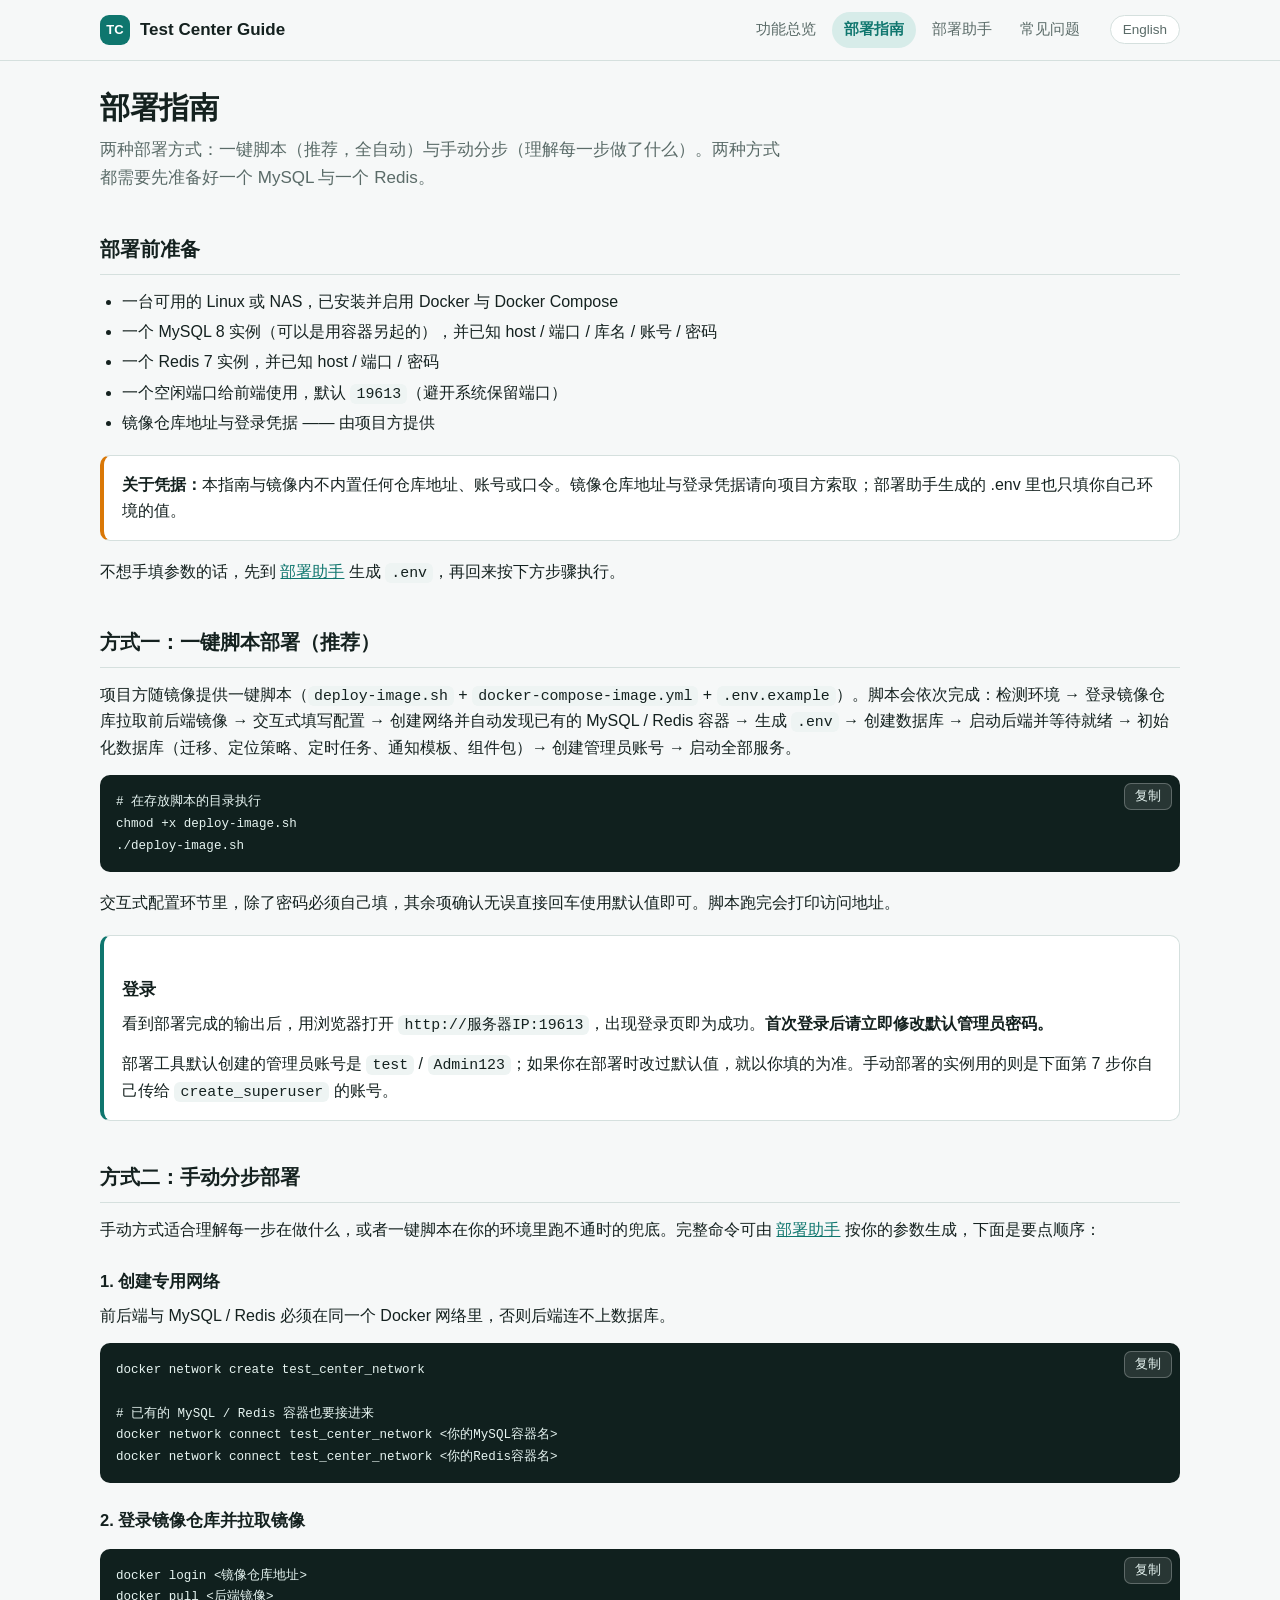
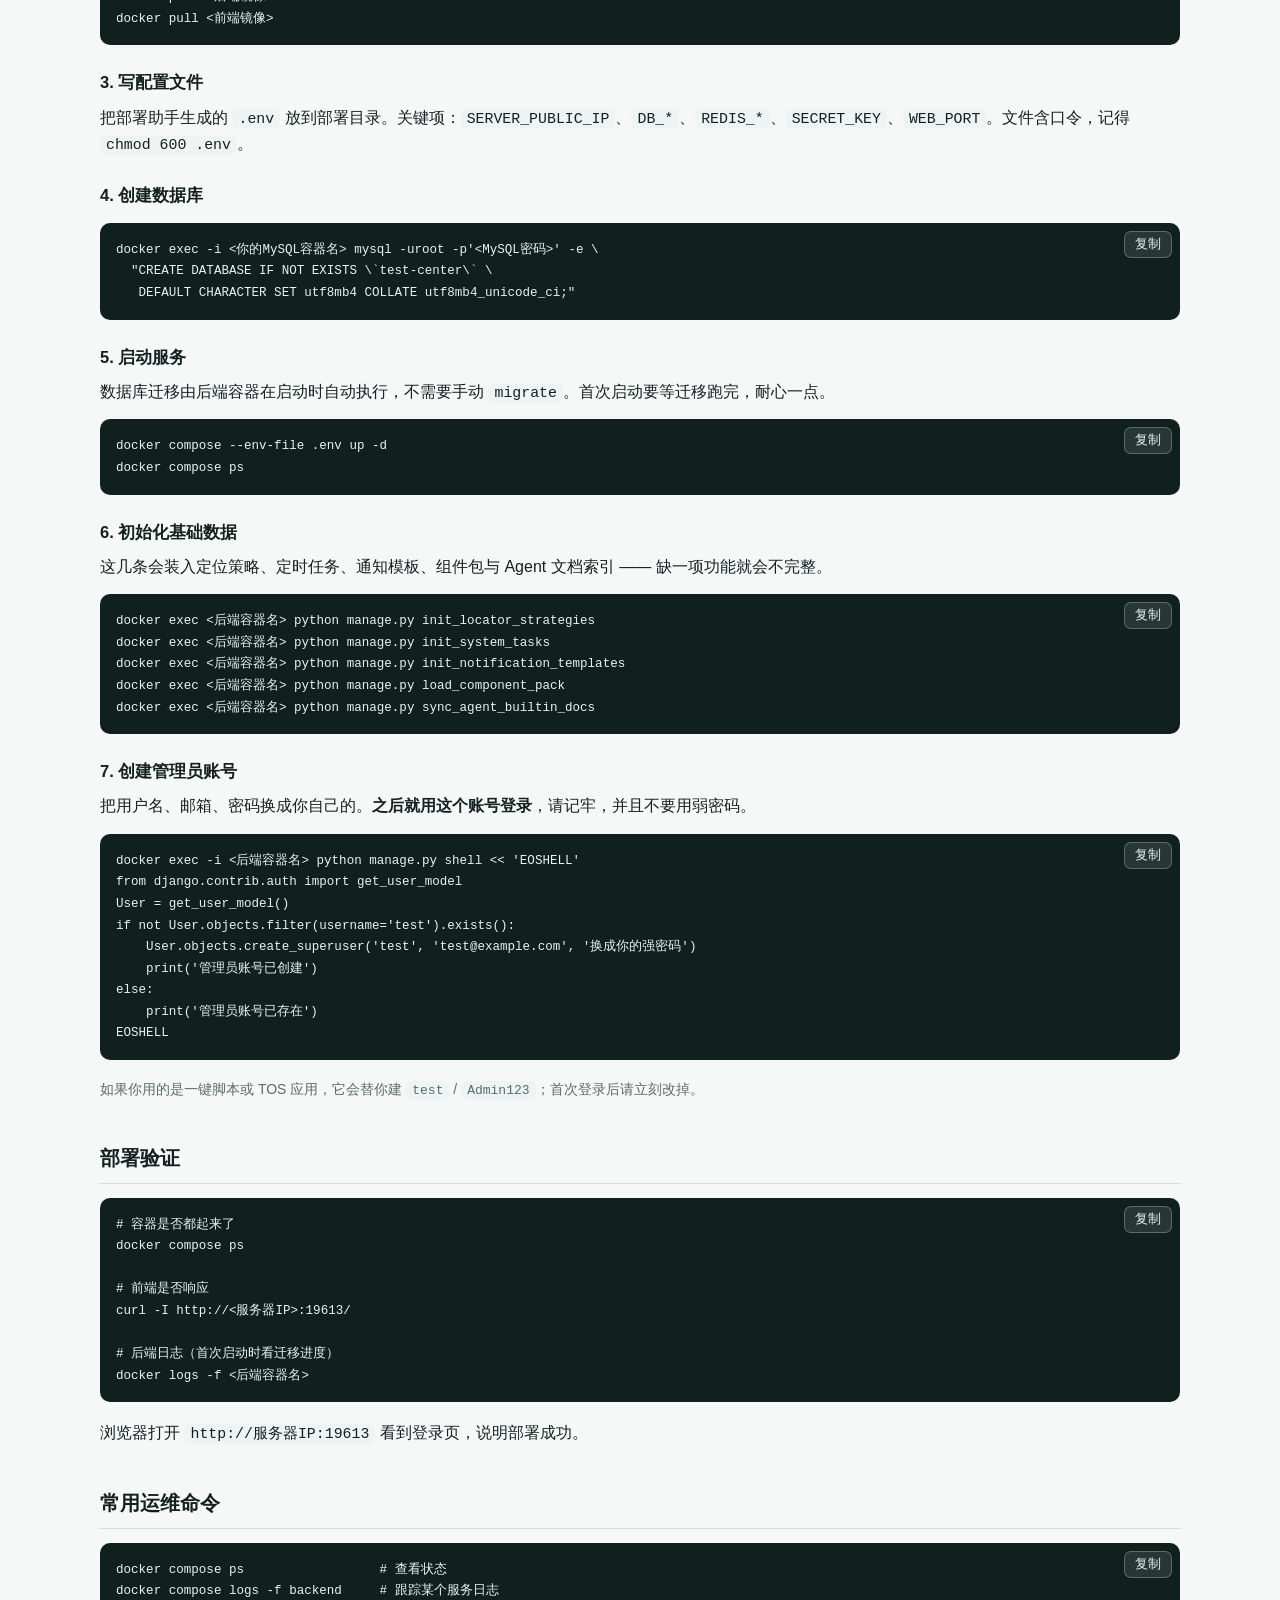
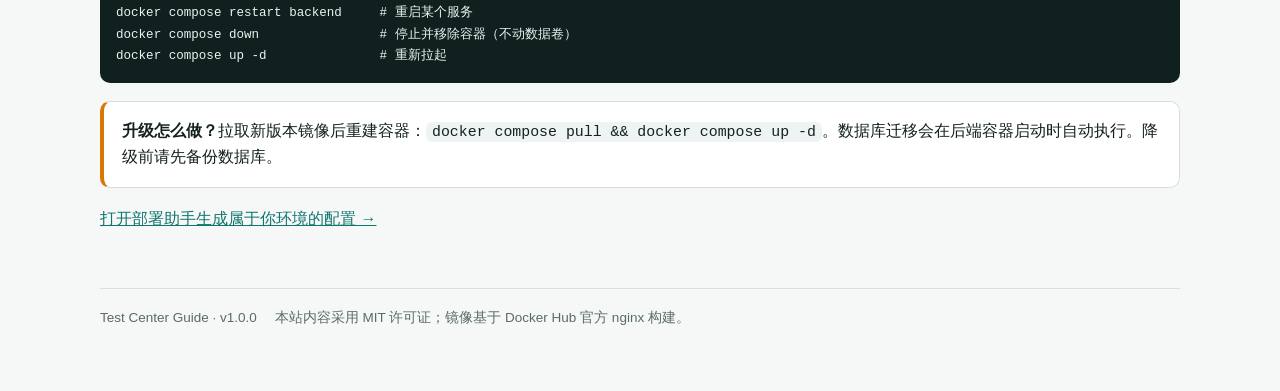
==== web/deploy.html @ d82fb4cb "feat: Test Center Guide — TOS 7 Docker 应用 1.0.0（中英双语） Test Center 的离线上手指南与部署助手，封装为 TOS 7 Docker 应用： " ====
<!DOCTYPE html>
<html lang="zh-CN">
<head>
<meta charset="utf-8">
<meta name="viewport" content="width=device-width, initial-scale=1">
<title data-i18n="deploy.title">部署指南 · Test Center 上手指南</title>
<meta name="description" content="Test Center 的两种部署方式：一键脚本与手动分步，含完整命令、前置条件与默认账号说明。">
<link rel="icon" href="assets/favicon.svg" type="image/svg+xml">
<link rel="stylesheet" href="assets/style.css">
<script defer src="assets/i18n.js"></script>
<script defer src="assets/app.js"></script>
</head>
<body>

<header class="site-header">
  <div class="header-inner">
    <a class="brand" href="./">
      <span class="brand-mark">TC</span>
      <span>Test Center Guide</span>
    </a>
    <nav class="main-nav">
      <a href="features.html" data-i18n="nav.features">功能总览</a>
      <a href="deploy.html" data-i18n="nav.deploy">部署指南</a>
      <a href="generator.html" data-i18n="nav.generator">部署助手</a>
      <a href="faq.html" data-i18n="nav.faq">常见问题</a>
    </nav>
    <button class="lang-toggle" type="button">English</button>
  </div>
</header>

<main>
  <h1 data-i18n="deploy.title">部署指南</h1>
  <p class="lede" data-i18n="deploy.lede">两种部署方式：一键脚本（推荐，全自动）与手动分步（理解每一步做了什么）。两种方式都需要先准备好一个 MySQL 与一个 Redis。</p>

  <h2 data-i18n="deploy.prep.t">部署前准备</h2>
  <ul data-i18n-html="deploy.prep.list">
    <li>一台可用的 Linux 或 NAS，已安装并启用 Docker 与 Docker Compose</li>
    <li>一个 MySQL 8 实例（可以是用容器另起的），并已知 host / 端口 / 库名 / 账号 / 密码</li>
    <li>一个 Redis 7 实例，并已知 host / 端口 / 密码</li>
    <li>一个空闲端口给前端使用，默认 <code>19613</code>（避开系统保留端口）</li>
    <li>镜像仓库地址与登录凭据 —— 由项目方提供</li>
  </ul>
  <div class="panel warn">
    <p><strong data-i18n="deploy.panel.cred.title">关于凭据：</strong><span data-i18n="deploy.panel.cred.body">本指南与镜像内不内置任何仓库地址、账号或口令。镜像仓库地址与登录凭据请向项目方索取；部署助手生成的 <code>.env</code> 里也只填你自己环境的值。</span></p>
  </div>
  <p data-i18n-html="deploy.prep.hint">不想手填参数的话，先到 <a href="generator.html">部署助手</a> 生成 <code>.env</code>，再回来按下方步骤执行。</p>

  <h2 data-i18n="deploy.way1.t">方式一：一键脚本部署（推荐）</h2>
  <p data-i18n-html="deploy.way1.body">项目方随镜像提供一键脚本（<code>deploy-image.sh</code> + <code>docker-compose-image.yml</code> + <code>.env.example</code>）。脚本会依次完成：检测环境 → 登录镜像仓库拉取前后端镜像 → 交互式填写配置 → 创建网络并自动发现已有的 MySQL / Redis 容器 → 生成 <code>.env</code> → 创建数据库 → 启动后端并等待就绪 → 初始化数据库（迁移、定位策略、定时任务、通知模板、组件包）→ 创建管理员账号 → 启动全部服务。</p>
  <div class="code-wrap">
<pre data-i18n-code="deploy.way1.code"><code># 在存放脚本的目录执行
chmod +x deploy-image.sh
./deploy-image.sh</code></pre>
  </div>
  <p data-i18n="deploy.way1.note">交互式配置环节里，除了密码必须自己填，其余项确认无误直接回车使用默认值即可。脚本跑完会打印访问地址。</p>

  <div class="panel">
    <h3 data-i18n="deploy.way1.ok.title">登录</h3>
    <p data-i18n-html="deploy.way1.ok.body">看到部署完成的输出后，用浏览器打开 <code>http://服务器IP:19613</code>，出现登录页即为成功。<strong>首次登录后请立即修改默认管理员密码。</strong></p>
    <p data-i18n-html="deploy.way1.ok.cred">部署工具默认创建的管理员账号是 <code>test</code> / <code>Admin123</code>；如果你在部署时改过默认值，就以你填的为准。手动部署的实例用的则是下面第 7 步你自己传给 <code>create_superuser</code> 的账号。</p>
  </div>

  <h2 data-i18n="deploy.way2.t">方式二：手动分步部署</h2>
  <p data-i18n-html="deploy.way2.intro">手动方式适合理解每一步在做什么，或者一键脚本在你的环境里跑不通时的兜底。完整命令可由 <a href="generator.html">部署助手</a> 按你的参数生成，下面是要点顺序：</p>

  <h3 data-i18n="deploy.step1.t">1. 创建专用网络</h3>
  <p data-i18n="deploy.step1.body">前后端与 MySQL / Redis 必须在同一个 Docker 网络里，否则后端连不上数据库。</p>
  <div class="code-wrap">
<pre data-i18n-code="deploy.step1.code"><code>docker network create test_center_network

# 已有的 MySQL / Redis 容器也要接进来
docker network connect test_center_network &lt;你的MySQL容器名&gt;
docker network connect test_center_network &lt;你的Redis容器名&gt;</code></pre>
  </div>

  <h3 data-i18n="deploy.step2.t">2. 登录镜像仓库并拉取镜像</h3>
  <div class="code-wrap">
<pre data-i18n-code="deploy.step2.code"><code>docker login &lt;镜像仓库地址&gt;
docker pull &lt;后端镜像&gt;
docker pull &lt;前端镜像&gt;</code></pre>
  </div>

  <h3 data-i18n="deploy.step3.t">3. 写配置文件</h3>
  <p data-i18n-html="deploy.step3.body">把部署助手生成的 <code>.env</code> 放到部署目录。关键项：<code>SERVER_PUBLIC_IP</code>、<code>DB_*</code>、<code>REDIS_*</code>、<code>SECRET_KEY</code>、<code>WEB_PORT</code>。文件含口令，记得 <code>chmod 600 .env</code>。</p>

  <h3 data-i18n="deploy.step4.t">4. 创建数据库</h3>
  <div class="code-wrap">
<pre data-i18n-code="deploy.step4.code"><code>docker exec -i &lt;你的MySQL容器名&gt; mysql -uroot -p'&lt;MySQL密码&gt;' -e \
  "CREATE DATABASE IF NOT EXISTS \`test-center\` \
   DEFAULT CHARACTER SET utf8mb4 COLLATE utf8mb4_unicode_ci;"</code></pre>
  </div>

  <h3 data-i18n="deploy.step5.t">5. 启动服务</h3>
  <p data-i18n-html="deploy.step5.body">数据库迁移由后端容器在启动时自动执行，不需要手动 <code>migrate</code>。首次启动要等迁移跑完，耐心一点。</p>
  <div class="code-wrap">
<pre data-i18n-code="deploy.step5.code"><code>docker compose --env-file .env up -d
docker compose ps</code></pre>
  </div>

  <h3 data-i18n="deploy.step6.t">6. 初始化基础数据</h3>
  <p data-i18n="deploy.step6.body">这几条会装入定位策略、定时任务、通知模板、组件包与 Agent 文档索引 —— 缺一项功能就会不完整。</p>
  <div class="code-wrap">
<pre data-i18n-code="deploy.step6.code"><code>docker exec &lt;后端容器名&gt; python manage.py init_locator_strategies
docker exec &lt;后端容器名&gt; python manage.py init_system_tasks
docker exec &lt;后端容器名&gt; python manage.py init_notification_templates
docker exec &lt;后端容器名&gt; python manage.py load_component_pack
docker exec &lt;后端容器名&gt; python manage.py sync_agent_builtin_docs</code></pre>
  </div>

  <h3 data-i18n="deploy.step7.t">7. 创建管理员账号</h3>
  <p data-i18n-html="deploy.step7.body">把用户名、邮箱、密码换成你自己的。<strong>之后就用这个账号登录</strong>，请记牢，并且不要用弱密码。</p>
  <div class="code-wrap">
<pre data-i18n-code="deploy.step7.code"><code>docker exec -i &lt;后端容器名&gt; python manage.py shell &lt;&lt; 'EOSHELL'
from django.contrib.auth import get_user_model
User = get_user_model()
if not User.objects.filter(username='test').exists():
    User.objects.create_superuser('test', 'test@example.com', '换成你的强密码')
    print('管理员账号已创建')
else:
    print('管理员账号已存在')
EOSHELL</code></pre>
  </div>
  <p class="muted" data-i18n-html="deploy.step7.note">如果你用的是一键脚本或 TOS 应用，它会替你建 <code>test</code> / <code>Admin123</code>；首次登录后请立刻改掉。</p>

  <h2 data-i18n="deploy.verify.t">部署验证</h2>
  <div class="code-wrap">
<pre data-i18n-code="deploy.verify.code"><code># 容器是否都起来了
docker compose ps

# 前端是否响应
curl -I http://&lt;服务器IP&gt;:19613/

# 后端日志（首次启动时看迁移进度）
docker logs -f &lt;后端容器名&gt;</code></pre>
  </div>
  <p data-i18n-html="deploy.verify.note">浏览器打开 <code>http://服务器IP:19613</code> 看到登录页，说明部署成功。</p>

  <h2 data-i18n="deploy.ops.t">常用运维命令</h2>
  <div class="code-wrap">
<pre data-i18n-code="deploy.ops.code"><code>docker compose ps                  # 查看状态
docker compose logs -f backend     # 跟踪某个服务日志
docker compose restart backend     # 重启某个服务
docker compose down                # 停止并移除容器（不动数据卷）
docker compose up -d               # 重新拉起</code></pre>
  </div>
  <div class="panel warn">
    <p><strong data-i18n="deploy.ops.upgrade.title">升级怎么做？</strong><span data-i18n-html="deploy.ops.upgrade.body">拉取新版本镜像后重建容器：<code>docker compose pull &amp;&amp; docker compose up -d</code>。数据库迁移会在后端容器启动时自动执行。降级前请先备份数据库。</span></p>
  </div>

  <p><a href="generator.html" data-i18n="deploy.next">打开部署助手生成属于你环境的配置 →</a></p>
</main>

<footer>
  <span data-i18n="footer.version">Test Center Guide · v1.0.0</span>
  <span data-i18n="footer.license">本站内容采用 MIT 许可证；镜像基于 Docker Hub 官方 nginx 构建。</span>
</footer>

</body>
</html>
---- web/assets/style.css ----
/* ============================================================
   Test Center Guide —— 站点样式
   单一外部样式表；无外链字体、无外链资源，离线可用
   ============================================================ */
:root {
  --bg: #f6f8f8;
  --surface: #ffffff;
  --surface-2: #eef4f3;
  --text: #14211f;
  --muted: #5a6b68;
  --accent: #0f766e;
  --accent-soft: #d7ece9;
  --border: #d5e0de;
  --code-bg: #10201e;
  --code-text: #e6f4f1;
  --radius: 14px;
  --shadow: 0 1px 2px rgba(16, 32, 30, .06), 0 8px 24px rgba(16, 32, 30, .06);
  color-scheme: light;
}
@media (prefers-color-scheme: dark) {
  :root {
    --bg: #0e1615;
    --surface: #16211f;
    --surface-2: #1d2a28;
    --text: #e8f1ef;
    --muted: #9db0ad;
    --accent: #5eead4;
    --accent-soft: #1c3a36;
    --border: #263634;
    --code-bg: #0a1211;
    --code-text: #d9efeb;
    --shadow: 0 1px 2px rgba(0, 0, 0, .4), 0 8px 24px rgba(0, 0, 0, .3);
    color-scheme: dark;
  }
}

* { box-sizing: border-box; }

body {
  margin: 0;
  padding: 0 20px 64px;
  background: var(--bg);
  color: var(--text);
  font: 16px/1.65 -apple-system, BlinkMacSystemFont, "Segoe UI", "Microsoft YaHei",
        "PingFang SC", "Hiragino Sans GB", Roboto, Helvetica, Arial, sans-serif;
  -webkit-text-size-adjust: 100%;
}

/* ---------- 页头 ---------- */
.site-header {
  position: sticky;
  top: 0;
  z-index: 10;
  margin: 0 -20px 28px;
  padding: 12px 20px;
  background: var(--bg);
  border-bottom: 1px solid var(--border);
}
.header-inner {
  max-width: 1080px;
  margin: 0 auto;
  display: flex;
  align-items: center;
  gap: 18px;
  flex-wrap: wrap;
}
.brand {
  display: flex;
  align-items: center;
  gap: 10px;
  font-weight: 700;
  font-size: 17px;
  text-decoration: none;
  color: var(--text);
  white-space: nowrap;
}
.brand-mark {
  width: 30px;
  height: 30px;
  border-radius: 9px;
  background: var(--accent);
  color: #fff;
  display: grid;
  place-items: center;
  font-size: 13px;
  font-weight: 800;
}
@media (prefers-color-scheme: dark) { .brand-mark { color: #0e1615; } }

nav.main-nav {
  display: flex;
  gap: 4px;
  flex-wrap: wrap;
  margin-left: auto;
}
nav.main-nav a {
  padding: 6px 12px;
  border-radius: 999px;
  text-decoration: none;
  color: var(--muted);
  font-size: 14.5px;
}
nav.main-nav a:hover { background: var(--surface-2); color: var(--text); }
nav.main-nav a[aria-current="page"] {
  background: var(--accent-soft);
  color: var(--accent);
  font-weight: 600;
}

.lang-toggle {
  border: 1px solid var(--border);
  background: var(--surface);
  color: var(--muted);
  border-radius: 999px;
  padding: 6px 12px;
  font-size: 13.5px;
  cursor: pointer;
  font-family: inherit;
}
.lang-toggle:hover { color: var(--text); border-color: var(--accent); }

/* ---------- 版心 ---------- */
main { max-width: 1080px; margin: 0 auto; }
h1 { font-size: 30px; line-height: 1.25; margin: 0 0 10px; letter-spacing: -.01em; }
h2 {
  font-size: 20px;
  margin: 40px 0 14px;
  padding-bottom: 8px;
  border-bottom: 1px solid var(--border);
}
h3 { font-size: 16.5px; margin: 24px 0 8px; }
p { margin: 0 0 14px; }
a { color: var(--accent); }
.lede { font-size: 17px; color: var(--muted); max-width: 72ch; }
.muted { color: var(--muted); font-size: 14px; }

/* ---------- 卡片 ---------- */
.grid {
  display: grid;
  gap: 14px;
  grid-template-columns: repeat(auto-fit, minmax(232px, 1fr));
  margin: 20px 0 8px;
}
.card {
  display: block;
  padding: 18px;
  background: var(--surface);
  border: 1px solid var(--border);
  border-radius: var(--radius);
  text-decoration: none;
  color: inherit;
  box-shadow: var(--shadow);
  transition: transform .12s ease, border-color .12s ease;
}
.card:hover { transform: translateY(-2px); border-color: var(--accent); }
.card h3 { margin: 0 0 6px; font-size: 16px; }
.card p { margin: 0; color: var(--muted); font-size: 14.5px; }
.card .badge { display: inline-block; margin-bottom: 8px; font-size: 12px; color: var(--accent); }

/* ---------- 信息块 ---------- */
.panel {
  padding: 16px 18px;
  background: var(--surface);
  border: 1px solid var(--border);
  border-left: 4px solid var(--accent);
  border-radius: 10px;
  margin: 18px 0;
}
.panel.warn { border-left-color: #d97706; }
.panel p:last-child { margin-bottom: 0; }

/* ---------- 代码块 ---------- */
.code-wrap { position: relative; margin: 14px 0 18px; }
pre {
  margin: 0;
  padding: 16px;
  overflow-x: auto;
  background: var(--code-bg);
  color: var(--code-text);
  border-radius: 10px;
  font-size: 13.5px;
  line-height: 1.6;
  font-family: ui-monospace, SFMono-Regular, Menlo, Consolas, "Liberation Mono", monospace;
}
code { font-family: ui-monospace, SFMono-Regular, Menlo, Consolas, monospace; font-size: .93em; }
p code, li code, td code {
  background: var(--surface-2);
  padding: 2px 6px;
  border-radius: 6px;
}
.copy-btn {
  position: absolute;
  top: 8px;
  right: 8px;
  border: 1px solid rgba(255, 255, 255, .25);
  background: rgba(255, 255, 255, .1);
  color: var(--code-text);
  border-radius: 7px;
  padding: 4px 10px;
  font-size: 12.5px;
  cursor: pointer;
  font-family: inherit;
}
.copy-btn:hover { background: rgba(255, 255, 255, .2); }
.copy-btn.done { background: var(--accent); color: #fff; border-color: transparent; }

/* ---------- 表格 ---------- */
.table-wrap { overflow-x: auto; margin: 14px 0 18px; }
table { border-collapse: collapse; width: 100%; font-size: 14.5px; min-width: 520px; }
th, td { text-align: left; padding: 10px 12px; border-bottom: 1px solid var(--border); vertical-align: top; }
th { background: var(--surface-2); font-size: 13.5px; color: var(--muted); font-weight: 600; }

/* ---------- 列表 ---------- */
ul, ol { padding-left: 22px; margin: 0 0 14px; }
li { margin: 4px 0; }

/* ---------- 表单（部署助手） ---------- */
.form-grid {
  display: grid;
  gap: 14px;
  grid-template-columns: repeat(auto-fit, minmax(240px, 1fr));
  margin: 18px 0;
}
.field { display: flex; flex-direction: column; gap: 6px; }
.field label { font-size: 13.5px; color: var(--muted); }
.field input, .field select {
  padding: 9px 11px;
  border: 1px solid var(--border);
  border-radius: 9px;
  background: var(--surface);
  color: var(--text);
  font-family: inherit;
  font-size: 14.5px;
}
.field input:focus, .field select:focus {
  outline: 2px solid var(--accent-soft);
  border-color: var(--accent);
}
.actions { display: flex; gap: 10px; flex-wrap: wrap; margin: 8px 0 4px; }
.btn {
  border: 1px solid var(--accent);
  background: var(--accent);
  color: #fff;
  border-radius: 9px;
  padding: 9px 16px;
  font-size: 14.5px;
  cursor: pointer;
  font-family: inherit;
  font-weight: 600;
}
@media (prefers-color-scheme: dark) { .btn { color: #0e1615; } }
.btn.secondary { background: transparent; color: var(--accent); }
.btn:hover { filter: brightness(1.06); }
.hint { font-size: 13px; color: var(--muted); margin: 6px 0 0; }

/* ---------- 页脚 ---------- */
footer {
  max-width: 1080px;
  margin: 56px auto 0;
  padding-top: 18px;
  border-top: 1px solid var(--border);
  color: var(--muted);
  font-size: 13.5px;
  display: flex;
  gap: 18px;
  flex-wrap: wrap;
}
footer a { color: var(--muted); }

@media (max-width: 640px) {
  h1 { font-size: 24px; }
  body { padding: 0 16px 48px; }
  .site-header { margin: 0 -16px 22px; padding: 10px 16px; }
}
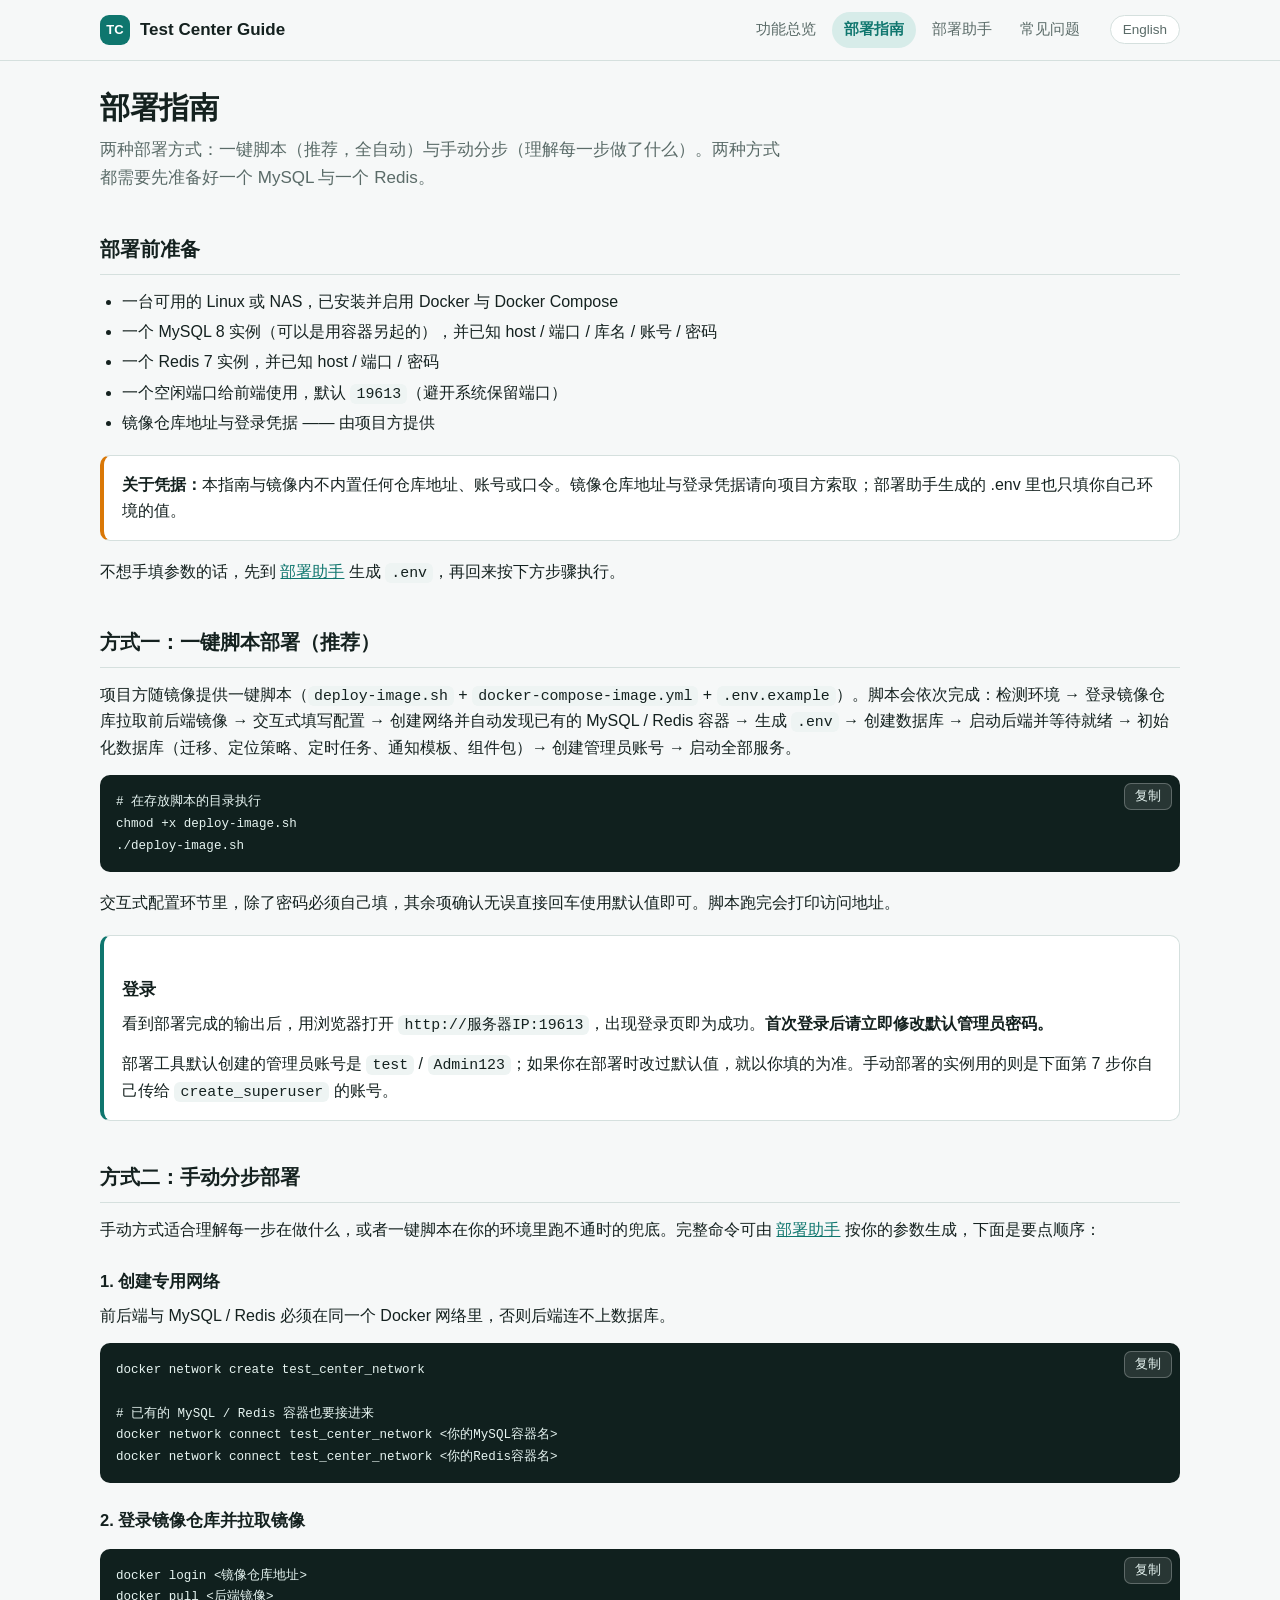
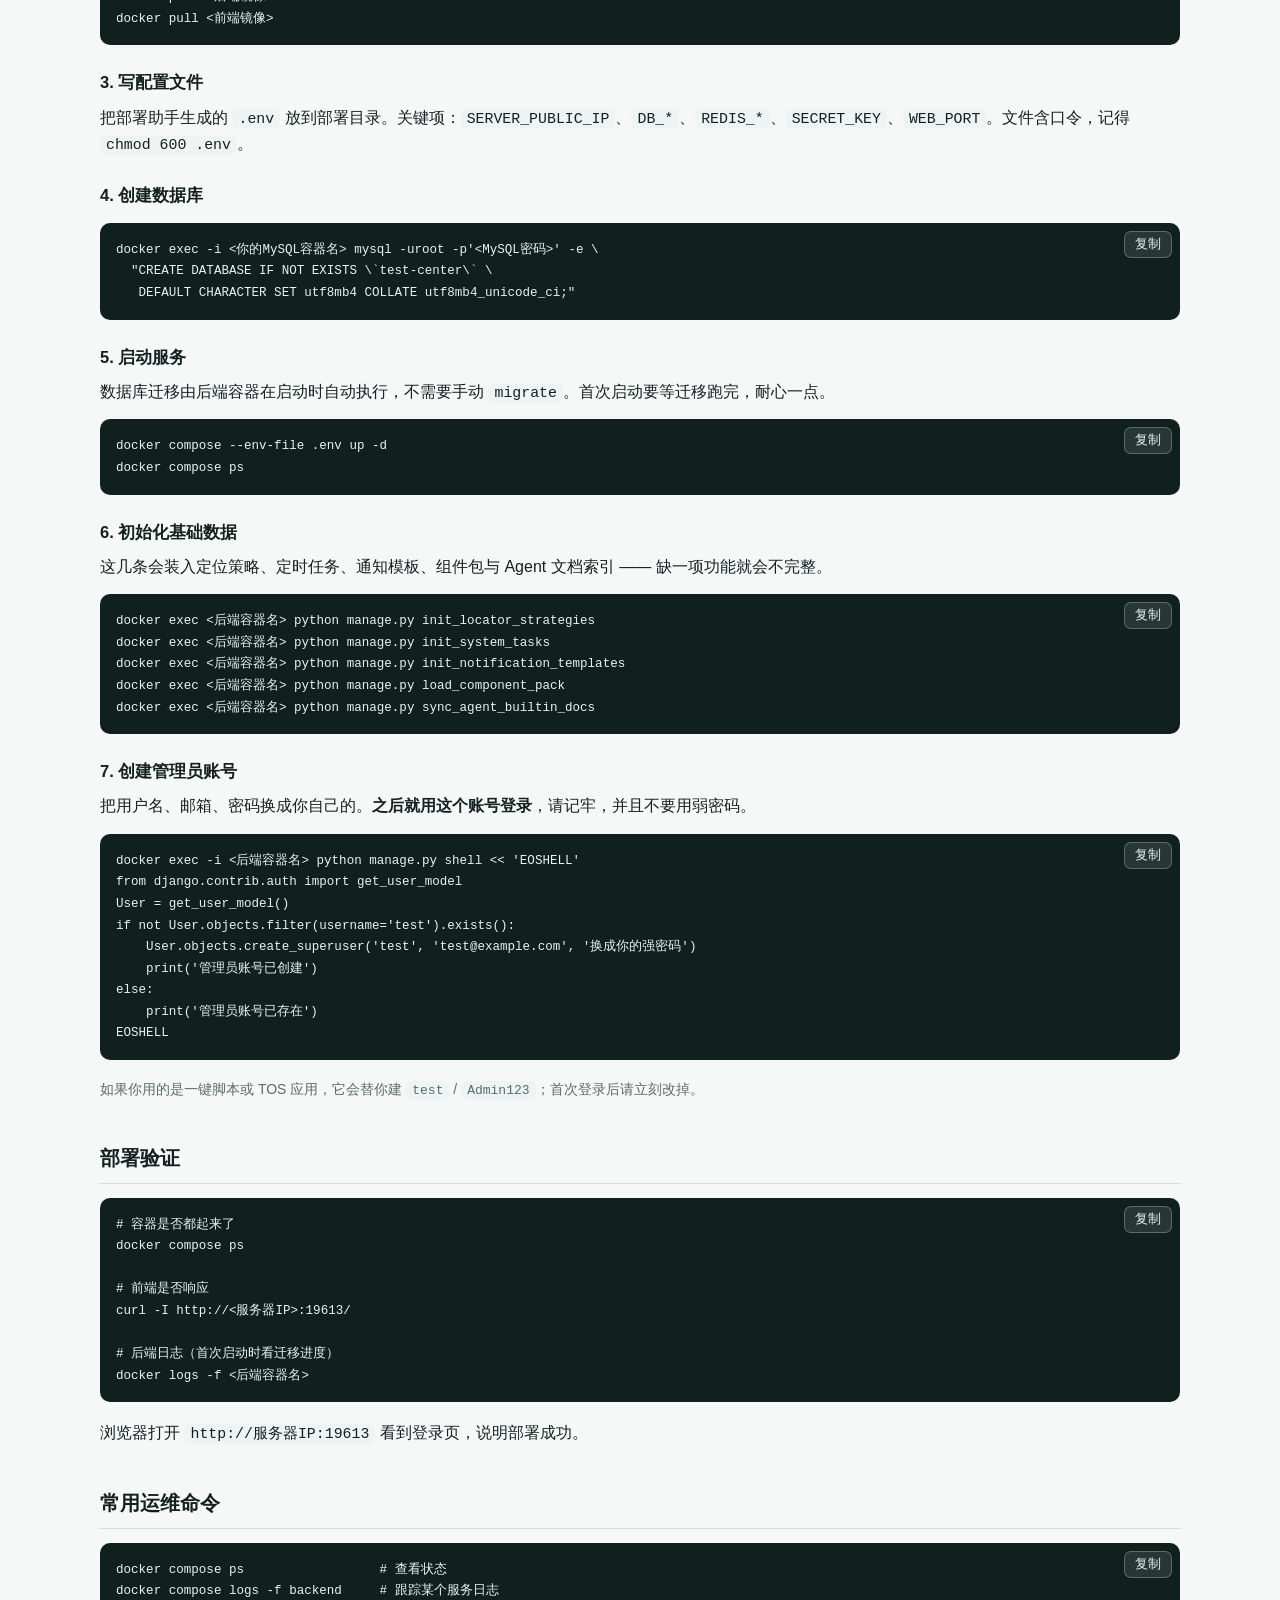
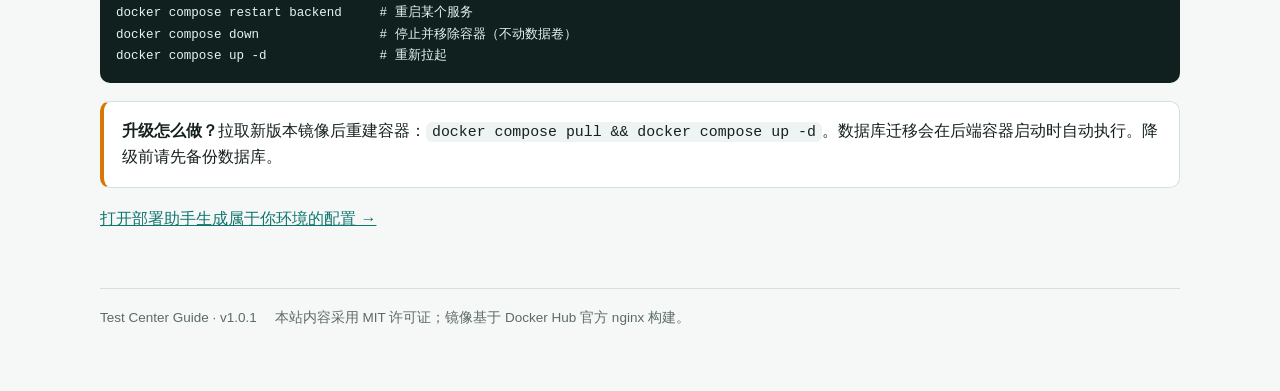
==== commit 3745093f: "feat(i18n): .lang 补齐 14 种语言真翻译，版本升至 1.0.1 原先 11 种语言（fr-fr … pt-pt）按指引 8.5.4-1「未翻译填英文」的合规下限 逐字复制英文，非英" ====
--- a/web/deploy.html
+++ b/web/deploy.html
@@ -151,7 +151,7 @@
 </main>
 
 <footer>
-  <span data-i18n="footer.version">Test Center Guide · v1.0.0</span>
+  <span data-i18n="footer.version">Test Center Guide · v1.0.1</span>
   <span data-i18n="footer.license">本站内容采用 MIT 许可证；镜像基于 Docker Hub 官方 nginx 构建。</span>
 </footer>
 
